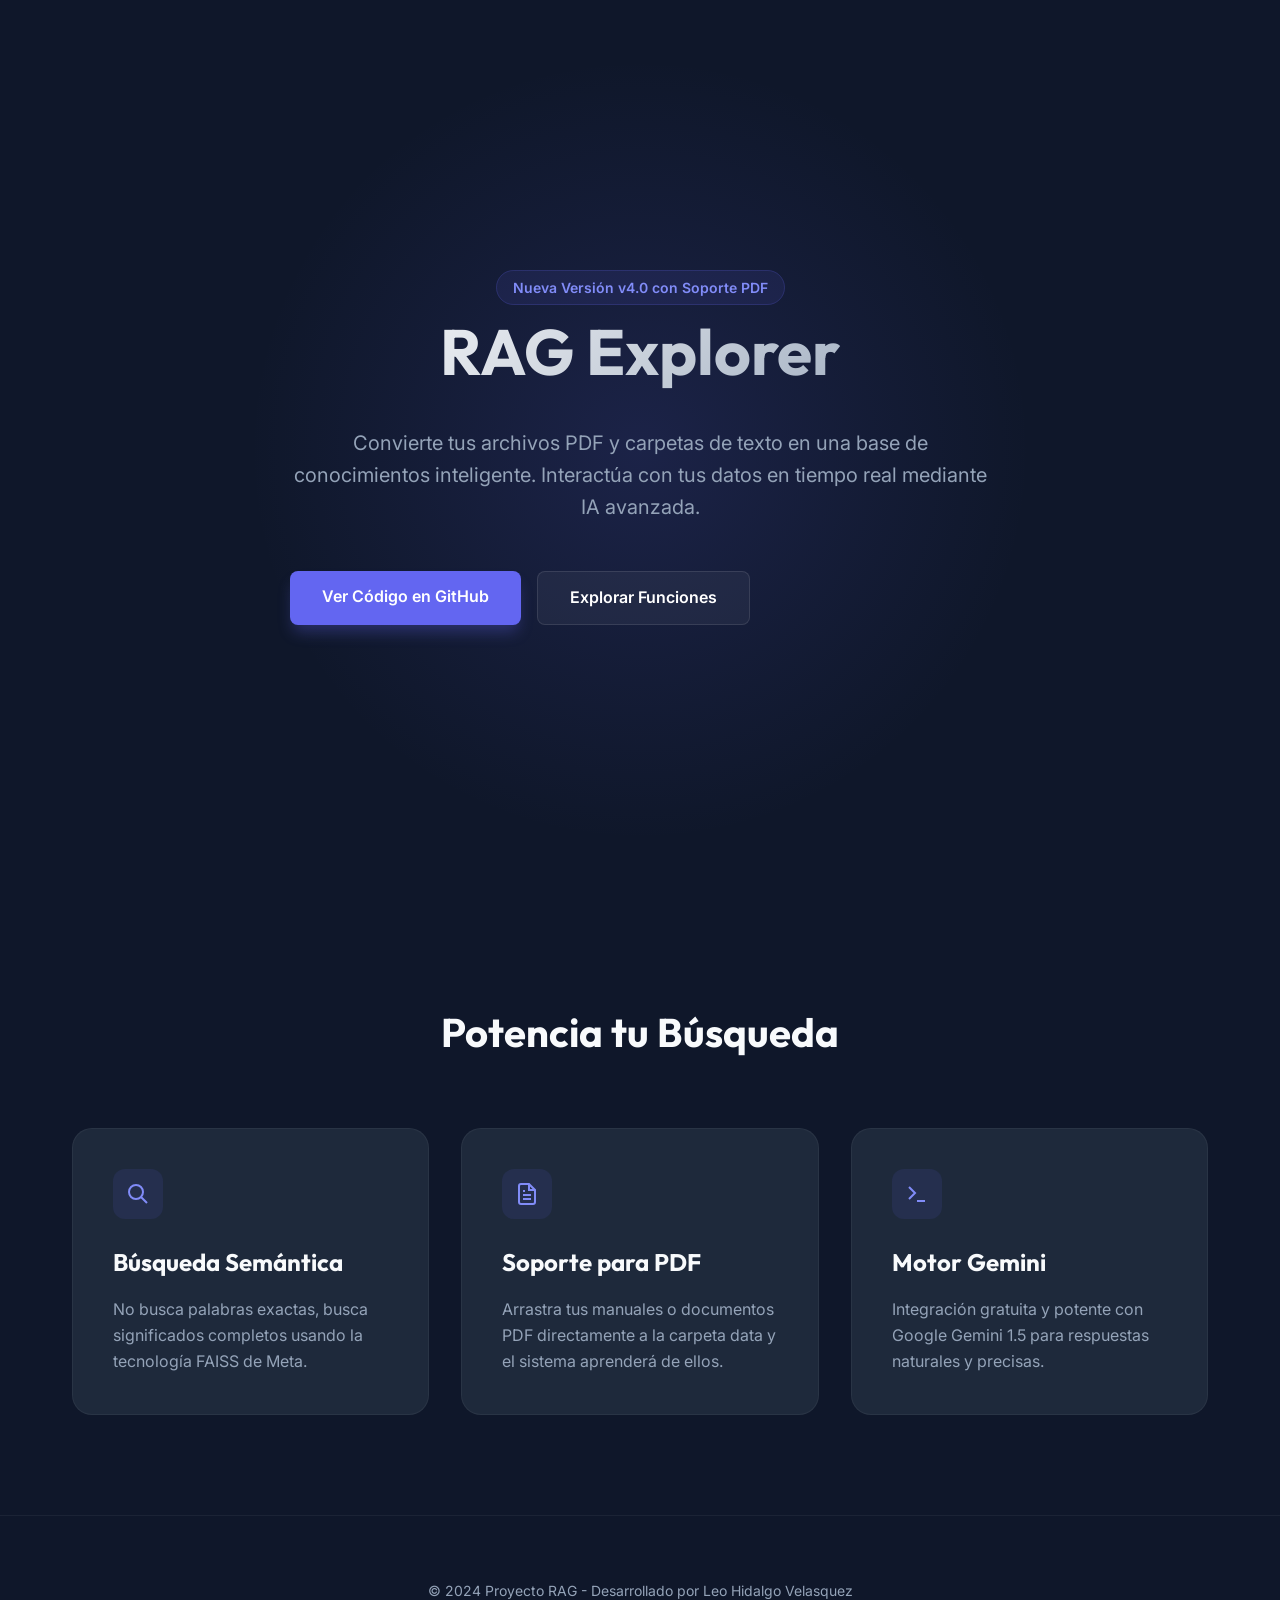
==== index.html @ 63c9bfb0 "Add professional landing page for GitHub Pages" ====
<!DOCTYPE html>
<html lang="es">

<head>
    <meta charset="UTF-8">
    <meta name="viewport" content="width=device-width, initial-scale=1.0">
    <title>RAG Explorer | Inteligencia Artificial sobre tus Documentos</title>
    <link rel="preconnect" href="https://fonts.googleapis.com">
    <link rel="preconnect" href="https://fonts.gstatic.com" crossorigin>
    <link
        href="https://fonts.googleapis.com/css2?family=Outfit:wght@300;400;600;700&family=Inter:wght@300;400;500;600&display=swap"
        rel="stylesheet">
    <style>
        :root {
            --primary: #6366f1;
            --primary-light: #818cf8;
            --bg: #0f172a;
            --card: #1e293b;
            --text: #f8fafc;
            --text-muted: #94a3b8;
        }

        * {
            margin: 0;
            padding: 0;
            box-sizing: border-box;
        }

        body {
            font-family: 'Inter', sans-serif;
            background-color: var(--bg);
            color: var(--text);
            line-height: 1.6;
            overflow-x: hidden;
        }

        h1,
        h2,
        h3 {
            font-family: 'Outfit', sans-serif;
        }

        .container {
            max-width: 1200px;
            margin: 0 auto;
            padding: 0 2rem;
        }

        /* Hero Section */
        header {
            height: 100vh;
            display: flex;
            flex-direction: column;
            justify-content: center;
            align-items: center;
            text-align: center;
            background: radial-gradient(circle at 50% 50%, rgba(99, 102, 241, 0.15) 0%, transparent 50%);
        }

        .hero-badge {
            background: rgba(99, 102, 241, 0.1);
            color: var(--primary-light);
            padding: 0.5rem 1rem;
            border-radius: 9999px;
            font-size: 0.875rem;
            font-weight: 600;
            margin-bottom: 2rem;
            border: 1px solid rgba(99, 102, 241, 0.2);
        }

        h1 {
            font-size: 4rem;
            font-weight: 700;
            margin-bottom: 1.5rem;
            background: linear-gradient(135deg, #fff 0%, #94a3b8 100%);
            -webkit-background-clip: text;
            -webkit-text-fill-color: transparent;
        }

        .hero-desc {
            font-size: 1.25rem;
            color: var(--text-muted);
            max-width: 700px;
            margin-bottom: 3rem;
        }

        .cta-buttons {
            display: flex;
            gap: 1rem;
        }

        .btn {
            padding: 0.8rem 2rem;
            border-radius: 8px;
            font-weight: 600;
            text-decoration: none;
            transition: all 0.3s;
        }

        .btn-primary {
            background-color: var(--primary);
            color: white;
            box-shadow: 0 10px 15px -3px rgba(99, 102, 241, 0.3);
        }

        .btn-primary:hover {
            background-color: var(--primary-light);
            transform: translateY(-2px);
        }

        .btn-secondary {
            background: rgba(255, 255, 255, 0.05);
            color: white;
            border: 1px solid rgba(255, 255, 255, 0.1);
        }

        .btn-secondary:hover {
            background: rgba(255, 255, 255, 0.1);
        }

        /* Features Section */
        .features {
            padding: 100px 0;
        }

        .grid {
            display: grid;
            grid-template-columns: repeat(auto-fit, minmax(300px, 1fr));
            gap: 2rem;
            margin-top: 4rem;
        }

        .feature-card {
            background: var(--card);
            padding: 2.5rem;
            border-radius: 20px;
            border: 1px solid rgba(255, 255, 255, 0.05);
            transition: transform 0.3s;
        }

        .feature-card:hover {
            transform: translateY(-5px);
            border-color: rgba(99, 102, 241, 0.3);
        }

        .icon-box {
            width: 50px;
            height: 50px;
            background: rgba(99, 102, 241, 0.1);
            border-radius: 12px;
            display: flex;
            align-items: center;
            justify-content: center;
            color: var(--primary-light);
            margin-bottom: 1.5rem;
        }

        .feature-card h3 {
            font-size: 1.5rem;
            margin-bottom: 1rem;
        }

        .feature-card p {
            color: var(--text-muted);
        }

        footer {
            padding: 4rem 0;
            text-align: center;
            border-top: 1px solid rgba(255, 255, 255, 0.05);
            color: var(--text-muted);
            font-size: 0.875rem;
        }

        /* Responsive */
        @media (max-width: 768px) {
            h1 {
                font-size: 2.5rem;
            }

            .hero-desc {
                font-size: 1rem;
            }
        }
    </style>
</head>

<body>
    <header>
        <div class="container">
            <span class="hero-badge">Nueva Versión v4.0 con Soporte PDF</span>
            <h1>RAG Explorer</h1>
            <p class="hero-desc">Convierte tus archivos PDF y carpetas de texto en una base de conocimientos
                inteligente. Interactúa con tus datos en tiempo real mediante IA avanzada.</p>
            <div class="cta-buttons">
                <a href="https://github.com/leohidalgovelasquez-max/Proyecto-RAG" class="btn btn-primary">Ver Código en
                    GitHub</a>
                <a href="#features" class="btn btn-secondary">Explorar Funciones</a>
            </div>
        </div>
    </header>

    <section class="features" id="features">
        <div class="container">
            <h2 style="text-align: center; font-size: 2.5rem;">Potencia tu Búsqueda</h2>
            <div class="grid">
                <!-- Feature 1 -->
                <div class="feature-card">
                    <div class="icon-box">
                        <svg width="24" height="24" viewBox="0 0 24 24" fill="none" stroke="currentColor"
                            stroke-width="2">
                            <path d="M21 21l-6-6m2-5a7 7 0 11-14 0 7 7 0 0114 0z"></path>
                        </svg>
                    </div>
                    <h3>Búsqueda Semántica</h3>
                    <p>No busca palabras exactas, busca significados completos usando la tecnología FAISS de Meta.</p>
                </div>
                <!-- Feature 2 -->
                <div class="feature-card">
                    <div class="icon-box">
                        <svg width="24" height="24" viewBox="0 0 24 24" fill="none" stroke="currentColor"
                            stroke-width="2">
                            <path d="M14 2H6a2 2 0 00-2 2v16a2 2 0 002 2h12a2 2 0 002-2V8z"></path>
                            <polyline points="14 2 14 8 20 8"></polyline>
                            <line x1="16" y1="13" x2="8" y2="13"></line>
                            <line x1="16" y1="17" x2="8" y2="17"></line>
                            <polyline points="10 9 9 9 8 9"></polyline>
                        </svg>
                    </div>
                    <h3>Soporte para PDF</h3>
                    <p>Arrastra tus manuales o documentos PDF directamente a la carpeta data y el sistema aprenderá de
                        ellos.</p>
                </div>
                <!-- Feature 3 -->
                <div class="feature-card">
                    <div class="icon-box">
                        <svg width="24" height="24" viewBox="0 0 24 24" fill="none" stroke="currentColor"
                            stroke-width="2">
                            <path d="M4 17L10 11 4 5M12 19h8"></path>
                        </svg>
                    </div>
                    <h3>Motor Gemini</h3>
                    <p>Integración gratuita y potente con Google Gemini 1.5 para respuestas naturales y precisas.</p>
                </div>
            </div>
        </div>
    </section>

    <footer>
        <div class="container">
            <p>&copy; 2024 Proyecto RAG - Desarrollado por Leo Hidalgo Velasquez</p>
        </div>
    </footer>
</body>

</html>
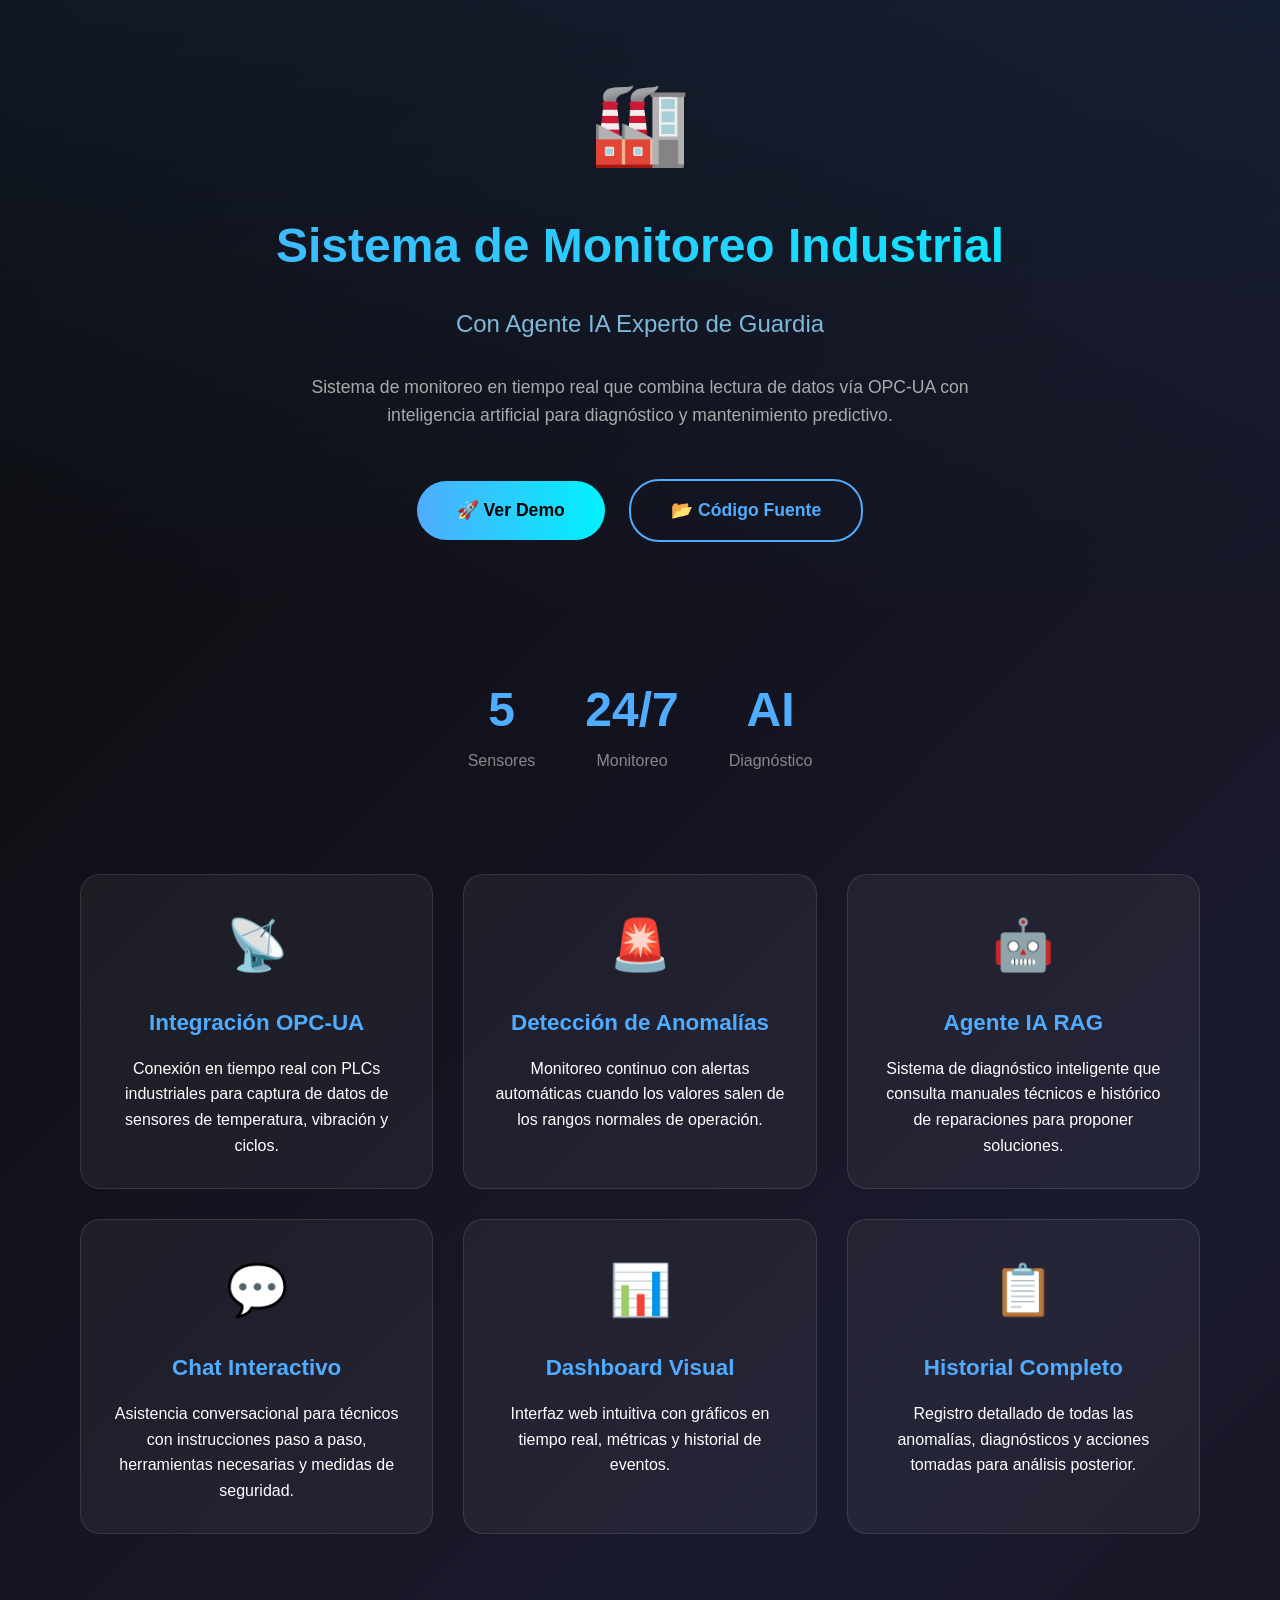
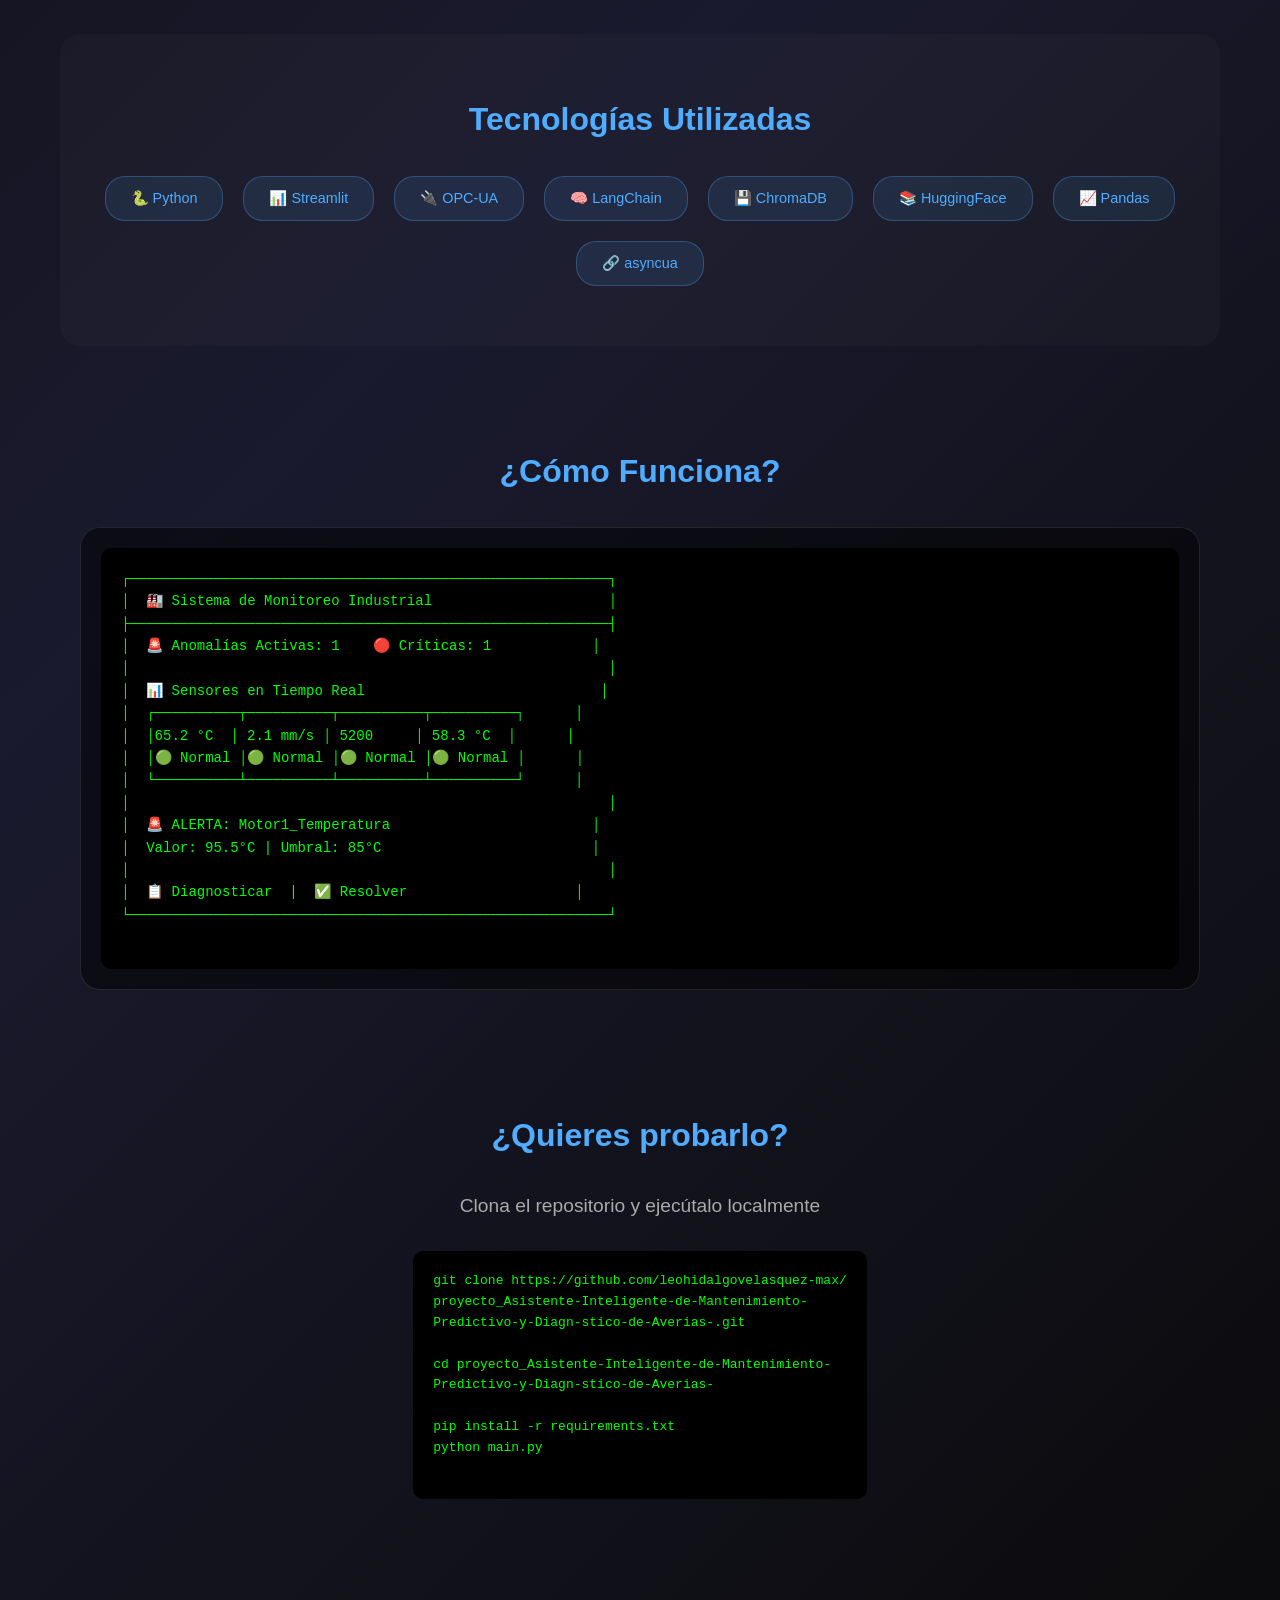
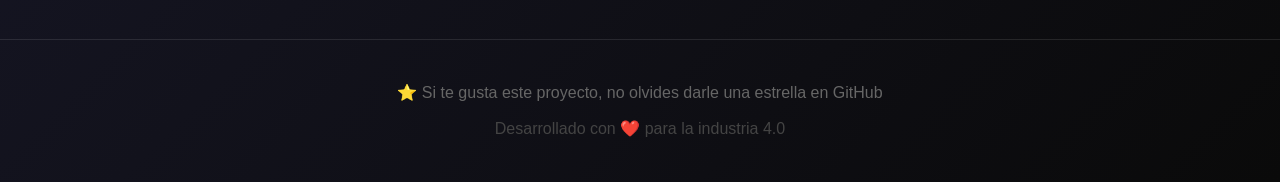
==== commit 8eadec84: "Add GitHub Pages landing page" ====
--- a/index.html
+++ b/index.html
@@ -1,256 +1,319 @@
 <!DOCTYPE html>
 <html lang="es">
-
 <head>
     <meta charset="UTF-8">
     <meta name="viewport" content="width=device-width, initial-scale=1.0">
-    <title>RAG Explorer | Inteligencia Artificial sobre tus Documentos</title>
-    <link rel="preconnect" href="https://fonts.googleapis.com">
-    <link rel="preconnect" href="https://fonts.gstatic.com" crossorigin>
-    <link
-        href="https://fonts.googleapis.com/css2?family=Outfit:wght@300;400;600;700&family=Inter:wght@300;400;500;600&display=swap"
-        rel="stylesheet">
+    <title>Sistema de Monitoreo Industrial con IA</title>
     <style>
-        :root {
-            --primary: #6366f1;
-            --primary-light: #818cf8;
-            --bg: #0f172a;
-            --card: #1e293b;
-            --text: #f8fafc;
-            --text-muted: #94a3b8;
-        }
-
         * {
             margin: 0;
             padding: 0;
             box-sizing: border-box;
         }
-
+        
         body {
-            font-family: 'Inter', sans-serif;
-            background-color: var(--bg);
-            color: var(--text);
+            font-family: 'Segoe UI', Tahoma, Geneva, Verdana, sans-serif;
+            background: linear-gradient(135deg, #0a0a0a 0%, #1a1a2e 50%, #0a0a0a 100%);
+            color: #fff;
+            min-height: 100vh;
             line-height: 1.6;
-            overflow-x: hidden;
-        }
-
-        h1,
-        h2,
-        h3 {
-            font-family: 'Outfit', sans-serif;
-        }
-
+        }
+        
         .container {
             max-width: 1200px;
             margin: 0 auto;
-            padding: 0 2rem;
-        }
-
-        /* Hero Section */
+            padding: 20px;
+        }
+        
         header {
-            height: 100vh;
-            display: flex;
-            flex-direction: column;
-            justify-content: center;
-            align-items: center;
-            text-align: center;
-            background: radial-gradient(circle at 50% 50%, rgba(99, 102, 241, 0.15) 0%, transparent 50%);
-        }
-
-        .hero-badge {
-            background: rgba(99, 102, 241, 0.1);
-            color: var(--primary-light);
-            padding: 0.5rem 1rem;
-            border-radius: 9999px;
-            font-size: 0.875rem;
-            font-weight: 600;
-            margin-bottom: 2rem;
-            border: 1px solid rgba(99, 102, 241, 0.2);
-        }
-
+            text-align: center;
+            padding: 60px 20px;
+            background: linear-gradient(180deg, rgba(30,58,95,0.3) 0%, transparent 100%);
+        }
+        
+        .logo {
+            font-size: 80px;
+            margin-bottom: 20px;
+            animation: pulse 2s infinite;
+        }
+        
+        @keyframes pulse {
+            0%, 100% { transform: scale(1); }
+            50% { transform: scale(1.05); }
+        }
+        
         h1 {
-            font-size: 4rem;
-            font-weight: 700;
-            margin-bottom: 1.5rem;
-            background: linear-gradient(135deg, #fff 0%, #94a3b8 100%);
+            font-size: 3em;
+            background: linear-gradient(90deg, #4facfe 0%, #00f2fe 100%);
             -webkit-background-clip: text;
             -webkit-text-fill-color: transparent;
-        }
-
-        .hero-desc {
-            font-size: 1.25rem;
-            color: var(--text-muted);
-            max-width: 700px;
-            margin-bottom: 3rem;
-        }
-
-        .cta-buttons {
+            background-clip: text;
+            margin-bottom: 20px;
+        }
+        
+        .tagline {
+            font-size: 1.5em;
+            color: #7eb8da;
+            margin-bottom: 30px;
+        }
+        
+        .btn {
+            display: inline-block;
+            padding: 15px 40px;
+            background: linear-gradient(90deg, #4facfe 0%, #00f2fe 100%);
+            color: #000;
+            text-decoration: none;
+            border-radius: 30px;
+            font-weight: bold;
+            font-size: 1.1em;
+            margin: 10px;
+            transition: transform 0.3s, box-shadow 0.3s;
+        }
+        
+        .btn:hover {
+            transform: translateY(-3px);
+            box-shadow: 0 10px 30px rgba(79,172,254,0.4);
+        }
+        
+        .btn-secondary {
+            background: transparent;
+            border: 2px solid #4facfe;
+            color: #4facfe;
+        }
+        
+        .features {
+            display: grid;
+            grid-template-columns: repeat(auto-fit, minmax(280px, 1fr));
+            gap: 30px;
+            padding: 60px 20px;
+        }
+        
+        .feature-card {
+            background: rgba(255,255,255,0.05);
+            border: 1px solid rgba(255,255,255,0.1);
+            border-radius: 20px;
+            padding: 30px;
+            text-align: center;
+            transition: transform 0.3s, border-color 0.3s;
+        }
+        
+        .feature-card:hover {
+            transform: translateY(-10px);
+            border-color: #4facfe;
+        }
+        
+        .feature-icon {
+            font-size: 50px;
+            margin-bottom: 20px;
+        }
+        
+        .feature-card h3 {
+            color: #4facfe;
+            margin-bottom: 15px;
+            font-size: 1.4em;
+        }
+        
+        .tech-section {
+            background: rgba(255,255,255,0.02);
+            padding: 60px 20px;
+            margin: 40px 0;
+            border-radius: 20px;
+        }
+        
+        .tech-grid {
             display: flex;
-            gap: 1rem;
-        }
-
-        .btn {
-            padding: 0.8rem 2rem;
-            border-radius: 8px;
-            font-weight: 600;
-            text-decoration: none;
-            transition: all 0.3s;
-        }
-
-        .btn-primary {
-            background-color: var(--primary);
-            color: white;
-            box-shadow: 0 10px 15px -3px rgba(99, 102, 241, 0.3);
-        }
-
-        .btn-primary:hover {
-            background-color: var(--primary-light);
-            transform: translateY(-2px);
-        }
-
-        .btn-secondary {
-            background: rgba(255, 255, 255, 0.05);
-            color: white;
-            border: 1px solid rgba(255, 255, 255, 0.1);
-        }
-
-        .btn-secondary:hover {
-            background: rgba(255, 255, 255, 0.1);
-        }
-
-        /* Features Section */
-        .features {
-            padding: 100px 0;
-        }
-
-        .grid {
-            display: grid;
-            grid-template-columns: repeat(auto-fit, minmax(300px, 1fr));
-            gap: 2rem;
-            margin-top: 4rem;
-        }
-
-        .feature-card {
-            background: var(--card);
-            padding: 2.5rem;
+            flex-wrap: wrap;
+            justify-content: center;
+            gap: 20px;
+            margin-top: 30px;
+        }
+        
+        .tech-badge {
+            background: rgba(79,172,254,0.1);
+            border: 1px solid rgba(79,172,254,0.3);
+            padding: 10px 25px;
             border-radius: 20px;
-            border: 1px solid rgba(255, 255, 255, 0.05);
-            transition: transform 0.3s;
-        }
-
-        .feature-card:hover {
-            transform: translateY(-5px);
-            border-color: rgba(99, 102, 241, 0.3);
-        }
-
-        .icon-box {
-            width: 50px;
-            height: 50px;
-            background: rgba(99, 102, 241, 0.1);
-            border-radius: 12px;
+            font-size: 0.9em;
+            color: #4facfe;
+        }
+        
+        .demo-section {
+            text-align: center;
+            padding: 60px 20px;
+        }
+        
+        .demo-preview {
+            background: rgba(0,0,0,0.5);
+            border-radius: 20px;
+            padding: 20px;
+            margin-top: 30px;
+            border: 1px solid rgba(255,255,255,0.1);
+        }
+        
+        footer {
+            text-align: center;
+            padding: 40px 20px;
+            color: #666;
+            border-top: 1px solid rgba(255,255,255,0.1);
+            margin-top: 60px;
+        }
+        
+        .stats {
             display: flex;
-            align-items: center;
             justify-content: center;
-            color: var(--primary-light);
-            margin-bottom: 1.5rem;
-        }
-
-        .feature-card h3 {
-            font-size: 1.5rem;
-            margin-bottom: 1rem;
-        }
-
-        .feature-card p {
-            color: var(--text-muted);
-        }
-
-        footer {
-            padding: 4rem 0;
-            text-align: center;
-            border-top: 1px solid rgba(255, 255, 255, 0.05);
-            color: var(--text-muted);
-            font-size: 0.875rem;
-        }
-
-        /* Responsive */
+            gap: 50px;
+            margin: 40px 0;
+        }
+        
+        .stat {
+            text-align: center;
+        }
+        
+        .stat-number {
+            font-size: 3em;
+            font-weight: bold;
+            color: #4facfe;
+        }
+        
+        .stat-label {
+            color: #888;
+        }
+        
         @media (max-width: 768px) {
-            h1 {
-                font-size: 2.5rem;
-            }
-
-            .hero-desc {
-                font-size: 1rem;
-            }
+            h1 { font-size: 2em; }
+            .stats { flex-direction: column; gap: 20px; }
+            .features { grid-template-columns: 1fr; }
         }
     </style>
 </head>
-
 <body>
     <header>
-        <div class="container">
-            <span class="hero-badge">Nueva Versión v4.0 con Soporte PDF</span>
-            <h1>RAG Explorer</h1>
-            <p class="hero-desc">Convierte tus archivos PDF y carpetas de texto en una base de conocimientos
-                inteligente. Interactúa con tus datos en tiempo real mediante IA avanzada.</p>
-            <div class="cta-buttons">
-                <a href="https://github.com/leohidalgovelasquez-max/Proyecto-RAG" class="btn btn-primary">Ver Código en
-                    GitHub</a>
-                <a href="#features" class="btn btn-secondary">Explorar Funciones</a>
-            </div>
+        <div class="logo">🏭</div>
+        <h1>Sistema de Monitoreo Industrial</h1>
+        <p class="tagline">Con Agente IA Experto de Guardia</p>
+        <p style="max-width: 700px; margin: 0 auto; color: #aaa; font-size: 1.1em;">
+            Sistema de monitoreo en tiempo real que combina lectura de datos vía OPC-UA con inteligencia artificial para diagnóstico y mantenimiento predictivo.
+        </p>
+        <div style="margin-top: 40px;">
+            <a href="https://localhost:8501" class="btn">🚀 Ver Demo</a>
+            <a href="https://github.com/leohidalgovelasquez-max/proyecto_Asistente-Inteligente-de-Mantenimiento-Predictivo-y-Diagn-stico-de-Aver-as-" class="btn btn-secondary">📂 Código Fuente</a>
         </div>
     </header>
+    
+    <div class="container">
+        <div class="stats">
+            <div class="stat">
+                <div class="stat-number">5</div>
+                <div class="stat-label">Sensores</div>
+            </div>
+            <div class="stat">
+                <div class="stat-number">24/7</div>
+                <div class="stat-label">Monitoreo</div>
+            </div>
+            <div class="stat">
+                <div class="stat-number">AI</div>
+                <div class="stat-label">Diagnóstico</div>
+            </div>
+        </div>
+        
+        <section class="features">
+            <div class="feature-card">
+                <div class="feature-icon">📡</div>
+                <h3>Integración OPC-UA</h3>
+                <p>Conexión en tiempo real con PLCs industriales para captura de datos de sensores de temperatura, vibración y ciclos.</p>
+            </div>
+            
+            <div class="feature-card">
+                <div class="feature-icon">🚨</div>
+                <h3>Detección de Anomalías</h3>
+                <p>Monitoreo continuo con alertas automáticas cuando los valores salen de los rangos normales de operación.</p>
+            </div>
+            
+            <div class="feature-card">
+                <div class="feature-icon">🤖</div>
+                <h3>Agente IA RAG</h3>
+                <p>Sistema de diagnóstico inteligente que consulta manuales técnicos e histórico de reparaciones para proponer soluciones.</p>
+            </div>
+            
+            <div class="feature-card">
+                <div class="feature-icon">💬</div>
+                <h3>Chat Interactivo</h3>
+                <p>Asistencia conversacional para técnicos con instrucciones paso a paso, herramientas necesarias y medidas de seguridad.</p>
+            </div>
+            
+            <div class="feature-card">
+                <div class="feature-icon">📊</div>
+                <h3>Dashboard Visual</h3>
+                <p>Interfaz web intuitiva con gráficos en tiempo real, métricas y historial de eventos.</p>
+            </div>
+            
+            <div class="feature-card">
+                <div class="feature-icon">📋</div>
+                <h3>Historial Completo</h3>
+                <p>Registro detallado de todas las anomalías, diagnósticos y acciones tomadas para análisis posterior.</p>
+            </div>
+        </section>
+        
+        <section class="tech-section">
+            <h2 style="text-align: center; color: #4facfe; font-size: 2em;">Tecnologías Utilizadas</h2>
+            <div class="tech-grid">
+                <span class="tech-badge">🐍 Python</span>
+                <span class="tech-badge">📊 Streamlit</span>
+                <span class="tech-badge">🔌 OPC-UA</span>
+                <span class="tech-badge">🧠 LangChain</span>
+                <span class="tech-badge">💾 ChromaDB</span>
+                <span class="tech-badge">📚 HuggingFace</span>
+                <span class="tech-badge">📈 Pandas</span>
+                <span class="tech-badge">🔗 asyncua</span>
+            </div>
+        </section>
+        
+        <section class="demo-section">
+            <h2 style="color: #4facfe; font-size: 2em;">¿Cómo Funciona?</h2>
+            <div class="demo-preview">
+                <pre style="text-align: left; background: #000; padding: 20px; border-radius: 10px; overflow-x: auto; color: #0f0; font-family: monospace; font-size: 14px;">
+┌─────────────────────────────────────────────────────────┐
+│  🏭 Sistema de Monitoreo Industrial                     │
+├─────────────────────────────────────────────────────────┤
+│  🚨 Anomalías Activas: 1    🔴 Críticas: 1            │
+│                                                         │
+│  📊 Sensores en Tiempo Real                            │
+│  ┌──────────┬──────────┬──────────┬──────────┐      │
+│  │65.2 °C  │ 2.1 mm/s │ 5200     │ 58.3 °C  │      │
+│  │🟢 Normal │🟢 Normal │🟢 Normal │🟢 Normal │      │
+│  └──────────┴──────────┴──────────┴──────────┘      │
+│                                                         │
+│  🚨 ALERTA: Motor1_Temperatura                        │
+│  Valor: 95.5°C | Umbral: 85°C                         │
+│                                                         │
+│  📋 Diagnosticar  |  ✅ Resolver                    │
+└─────────────────────────────────────────────────────────┘
+                </pre>
+            </div>
+        </section>
+        
+        <section style="text-align: center; padding: 60px 20px;">
+            <h2 style="color: #4facfe; font-size: 2em; margin-bottom: 30px;">¿Quieres probarlo?</h2>
+            <p style="font-size: 1.2em; color: #aaa; margin-bottom: 30px;">
+                Clona el repositorio y ejecútalo localmente
+            </p>
+            <pre style="background: #000; padding: 20px; border-radius: 10px; display: inline-block; text-align: left; color: #0f0; font-family: monospace;">
+git clone https://github.com/leohidalgovelasquez-max/
+proyecto_Asistente-Inteligente-de-Mantenimiento-
+Predictivo-y-Diagn-stico-de-Averias-.git
 
-    <section class="features" id="features">
-        <div class="container">
-            <h2 style="text-align: center; font-size: 2.5rem;">Potencia tu Búsqueda</h2>
-            <div class="grid">
-                <!-- Feature 1 -->
-                <div class="feature-card">
-                    <div class="icon-box">
-                        <svg width="24" height="24" viewBox="0 0 24 24" fill="none" stroke="currentColor"
-                            stroke-width="2">
-                            <path d="M21 21l-6-6m2-5a7 7 0 11-14 0 7 7 0 0114 0z"></path>
-                        </svg>
-                    </div>
-                    <h3>Búsqueda Semántica</h3>
-                    <p>No busca palabras exactas, busca significados completos usando la tecnología FAISS de Meta.</p>
-                </div>
-                <!-- Feature 2 -->
-                <div class="feature-card">
-                    <div class="icon-box">
-                        <svg width="24" height="24" viewBox="0 0 24 24" fill="none" stroke="currentColor"
-                            stroke-width="2">
-                            <path d="M14 2H6a2 2 0 00-2 2v16a2 2 0 002 2h12a2 2 0 002-2V8z"></path>
-                            <polyline points="14 2 14 8 20 8"></polyline>
-                            <line x1="16" y1="13" x2="8" y2="13"></line>
-                            <line x1="16" y1="17" x2="8" y2="17"></line>
-                            <polyline points="10 9 9 9 8 9"></polyline>
-                        </svg>
-                    </div>
-                    <h3>Soporte para PDF</h3>
-                    <p>Arrastra tus manuales o documentos PDF directamente a la carpeta data y el sistema aprenderá de
-                        ellos.</p>
-                </div>
-                <!-- Feature 3 -->
-                <div class="feature-card">
-                    <div class="icon-box">
-                        <svg width="24" height="24" viewBox="0 0 24 24" fill="none" stroke="currentColor"
-                            stroke-width="2">
-                            <path d="M4 17L10 11 4 5M12 19h8"></path>
-                        </svg>
-                    </div>
-                    <h3>Motor Gemini</h3>
-                    <p>Integración gratuita y potente con Google Gemini 1.5 para respuestas naturales y precisas.</p>
-                </div>
-            </div>
-        </div>
-    </section>
+cd proyecto_Asistente-Inteligente-de-Mantenimiento-
+Predictivo-y-Diagn-stico-de-Averias-
 
+pip install -r requirements.txt
+python main.py
+            </pre>
+        </section>
+    </div>
+    
     <footer>
-        <div class="container">
-            <p>&copy; 2024 Proyecto RAG - Desarrollado por Leo Hidalgo Velasquez</p>
-        </div>
+        <p>⭐️ Si te gusta este proyecto, no olvides darle una estrella en GitHub</p>
+        <p style="margin-top: 10px; color: #444;">Desarrollado con ❤️ para la industria 4.0</p>
     </footer>
 </body>
-
-</html>+</html>
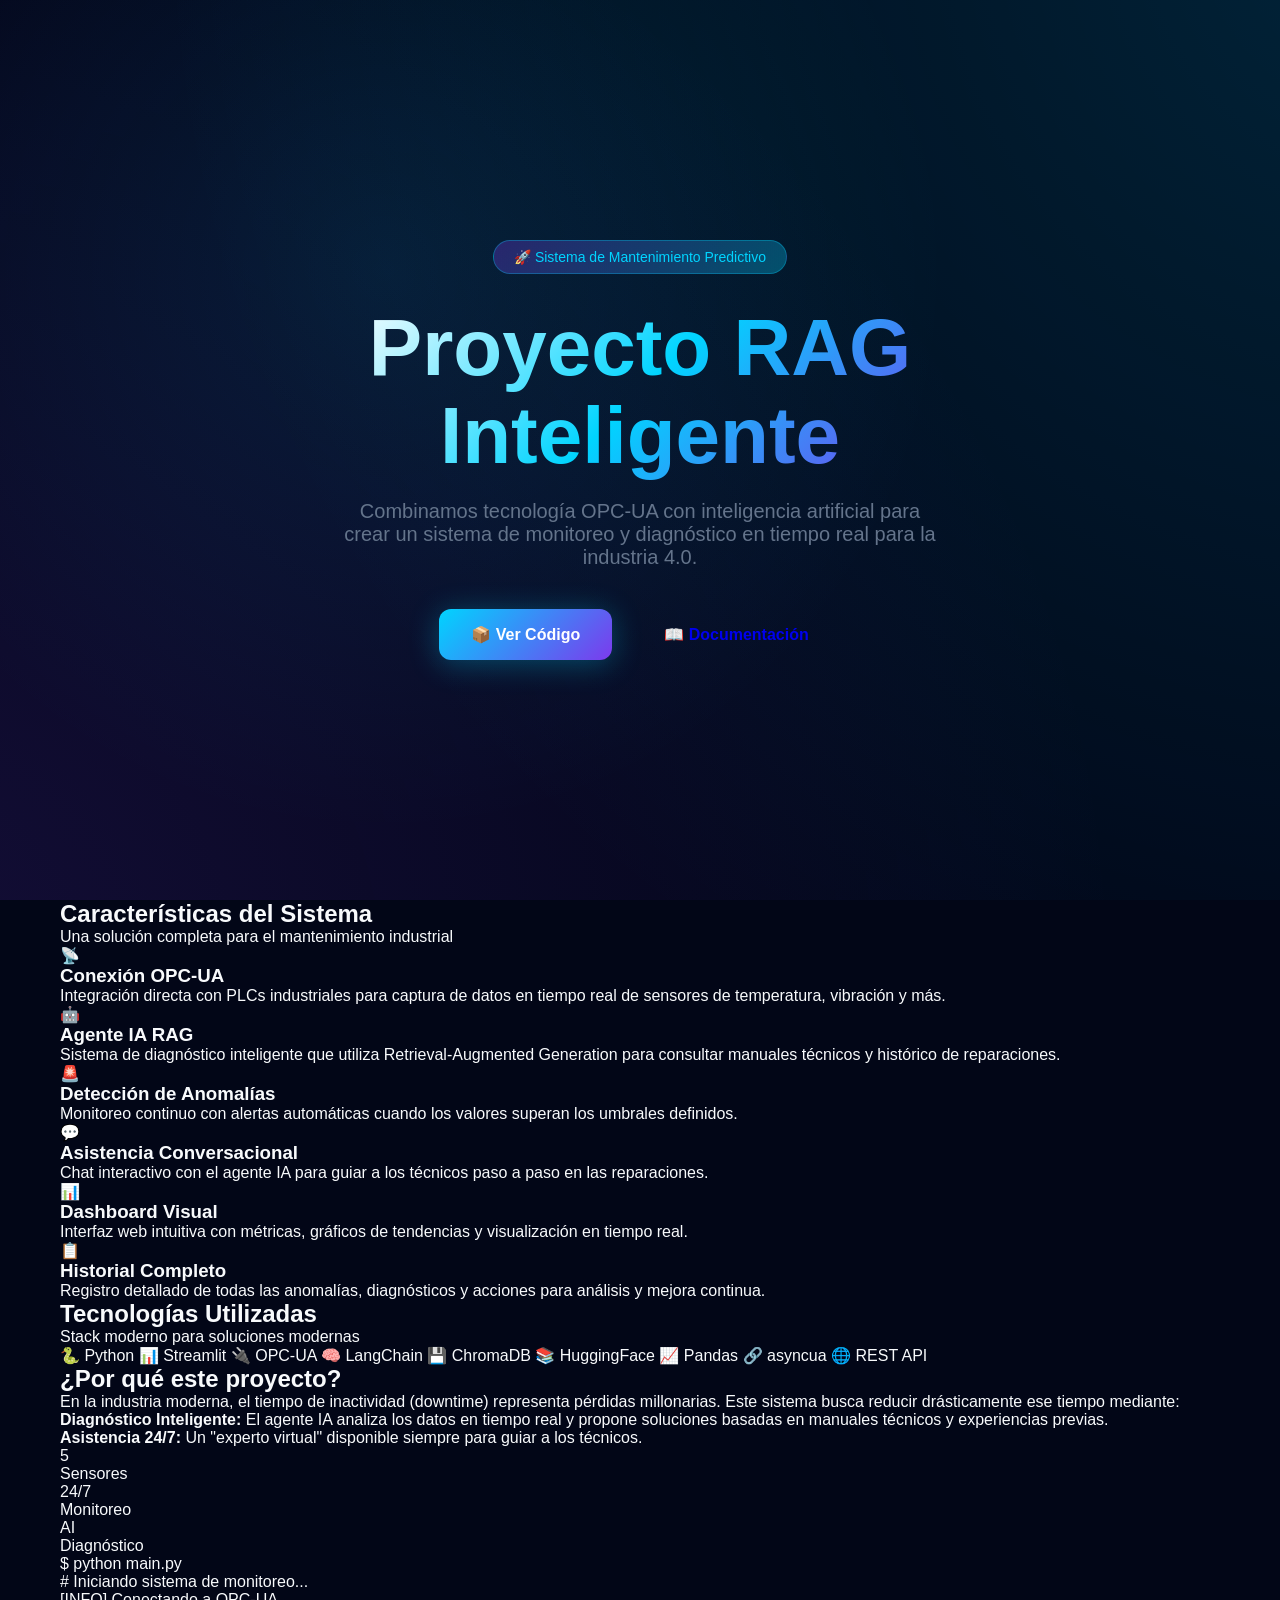
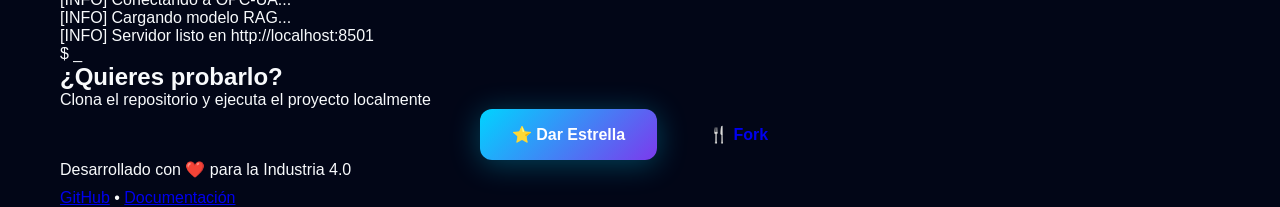
==== commit 28d0c3ad: "Initial commit: Proyecto RAG - Sistema de Mantenimiento Predictivo con IA" ====
--- a/index.html
+++ b/index.html
@@ -3,7 +3,7 @@
 <head>
     <meta charset="UTF-8">
     <meta name="viewport" content="width=device-width, initial-scale=1.0">
-    <title>Sistema de Monitoreo Industrial con IA</title>
+    <title>Proyecto RAG - Sistema de Mantenimiento Predictivo</title>
     <style>
         * {
             margin: 0;
@@ -11,309 +11,605 @@
             box-sizing: border-box;
         }
         
+        :root {
+            --primary: #00d4ff;
+            --secondary: #7c3aed;
+            --dark: #0f172a;
+            --darker: #020617;
+            --light: #f8fafc;
+            --gray: #64748b;
+        }
+        
         body {
-            font-family: 'Segoe UI', Tahoma, Geneva, Verdana, sans-serif;
-            background: linear-gradient(135deg, #0a0a0a 0%, #1a1a2e 50%, #0a0a0a 100%);
-            color: #fff;
-            min-height: 100vh;
-            line-height: 1.6;
+            font-family: 'Inter', -apple-system, BlinkMacSystemFont, sans-serif;
+            background: var(--darker);
+            color: var(--light);
+            overflow-x: hidden;
+        }
+        
+        /* Animated Background */
+        .bg-animation {
+            position: fixed;
+            top: 0;
+            left: 0;
+            width: 100%;
+            height: 100%;
+            z-index: -1;
+            overflow: hidden;
+        }
+        
+        .bg-animation::before {
+            content: '';
+            position: absolute;
+            top: -50%;
+            left: -50%;
+            width: 200%;
+            height: 200%;
+            background: 
+                radial-gradient(circle at 20% 80%, rgba(124, 58, 237, 0.15) 0%, transparent 50%),
+                radial-gradient(circle at 80% 20%, rgba(0, 212, 255, 0.15) 0%, transparent 50%),
+                radial-gradient(circle at 40% 40%, rgba(0, 212, 255, 0.1) 0%, transparent 30%);
+            animation: bgMove 20s ease-in-out infinite;
+        }
+        
+        @keyframes bgMove {
+            0%, 100% { transform: translate(0, 0) rotate(0deg); }
+            50% { transform: translate(-5%, -5%) rotate(5deg); }
         }
         
         .container {
             max-width: 1200px;
             margin: 0 auto;
-            padding: 20px;
-        }
-        
-        header {
+            padding: 0 20px;
+        }
+        
+        /* Hero Section */
+        .hero {
+            min-height: 100vh;
+            display: flex;
+            align-items: center;
+            justify-content: center;
             text-align: center;
-            padding: 60px 20px;
-            background: linear-gradient(180deg, rgba(30,58,95,0.3) 0%, transparent 100%);
-        }
-        
-        .logo {
-            font-size: 80px;
+            position: relative;
+            padding: 100px 20px;
+        }
+        
+        .hero-content {
+            position: relative;
+            z-index: 10;
+        }
+        
+        .badge {
+            display: inline-block;
+            padding: 8px 20px;
+            background: linear-gradient(135deg, rgba(124, 58, 237, 0.3), rgba(0, 212, 255, 0.3));
+            border: 1px solid rgba(0, 212, 255, 0.3);
+            border-radius: 50px;
+            font-size: 0.875rem;
+            color: var(--primary);
+            margin-bottom: 30px;
+            animation: fadeInUp 0.8s ease;
+        }
+        
+        .hero h1 {
+            font-size: clamp(2.5rem, 8vw, 5rem);
+            font-weight: 800;
+            line-height: 1.1;
             margin-bottom: 20px;
-            animation: pulse 2s infinite;
-        }
-        
-        @keyframes pulse {
-            0%, 100% { transform: scale(1); }
-            50% { transform: scale(1.05); }
-        }
-        
-        h1 {
-            font-size: 3em;
-            background: linear-gradient(90deg, #4facfe 0%, #00f2fe 100%);
+            background: linear-gradient(135deg, #fff 0%, var(--primary) 50%, var(--secondary) 100%);
             -webkit-background-clip: text;
             -webkit-text-fill-color: transparent;
             background-clip: text;
-            margin-bottom: 20px;
-        }
-        
-        .tagline {
-            font-size: 1.5em;
-            color: #7eb8da;
-            margin-bottom: 30px;
+            animation: fadeInUp 0.8s ease 0.2s both;
+        }
+        
+        .hero p {
+            font-size: 1.25rem;
+            color: var(--gray);
+            max-width: 600px;
+            margin: 0 auto 40px;
+            animation: fadeInUp 0.8s ease 0.4s both;
+        }
+        
+        .hero-buttons {
+            display: flex;
+            gap: 20px;
+            justify-content: center;
+            flex-wrap: wrap;
+            animation: fadeInUp 0.8s ease 0.6s both;
         }
         
         .btn {
-            display: inline-block;
-            padding: 15px 40px;
-            background: linear-gradient(90deg, #4facfe 0%, #00f2fe 100%);
-            color: #000;
+            display: inline-flex;
+            align-items: center;
+            gap: 10px;
+            padding: 16px 32px;
+            border-radius: 12px;
+            font-weight: 600;
             text-decoration: none;
-            border-radius: 30px;
-            font-weight: bold;
-            font-size: 1.1em;
-            margin: 10px;
-            transition: transform 0.3s, box-shadow 0.3s;
-        }
-        
-        .btn:hover {
+            transition: all 0.3s ease;
+            font-size: 1rem;
+        }
+        
+        .btn-primary {
+            background: linear-gradient(135deg, var(--primary), var(--secondary));
+            color: white;
+            box-shadow: 0 4px 30px rgba(0, 212, 255, 0.3);
+        }
+        
+        .btn-primary:hover {
             transform: translateY(-3px);
-            box-shadow: 0 10px 30px rgba(79,172,254,0.4);
-        }
-        
-        .btn-secondary {
+            box-shadow: 0 8px 40px rgba(0, 212, 255, 0 }
+        
+        ..5);
+       btn-outline {
             background: transparent;
-            border: 2px solid #4facfe;
-            color: #4facfe;
-        }
-        
+            border: 2px solid rgba(255, 255, 255, 0.2);
+            color: white;
+        }
+        
+        .btn-outline:hover {
+            border-color: var(--primary);
+            background: rgba(0, 212, 255, 0.1);
+        }
+        
+        /* Scroll Indicator */
+        .scroll-indicator {
+            position: absolute;
+            bottom: 40px;
+            left: 50%;
+            transform: translateX(-50%);
+            animation: bounce 2s infinite;
+        }
+        
+        .scroll-indicator svg {
+            width: 30px;
+            height: 30px;
+            stroke: var(--gray);
+        }
+        
+        @keyframes bounce {
+            0%, 100% { transform: translateX(-50%) translateY(0); }
+            50% { transform: translateX(-50%) translateY(10px); }
+        }
+        
+        /* Features Section */
         .features {
+            padding: 100px 0;
+        }
+        
+        .section-header {
+            text-align: center;
+            margin-bottom: 60px;
+        }
+        
+        .section-header h2 {
+            font-size: 2.5rem;
+            font-weight: 700;
+            margin-bottom: 15px;
+        }
+        
+        .section-header p {
+            color: var(--gray);
+            font-size: 1.1rem;
+        }
+        
+        .features-grid {
             display: grid;
-            grid-template-columns: repeat(auto-fit, minmax(280px, 1fr));
+            grid-template-columns: repeat(auto-fit, minmax(300px, 1fr));
             gap: 30px;
-            padding: 60px 20px;
         }
         
         .feature-card {
-            background: rgba(255,255,255,0.05);
-            border: 1px solid rgba(255,255,255,0.1);
+            background: rgba(255, 255, 255, 0.03);
+            border: 1px solid rgba(255, 255, 255, 0.05);
             border-radius: 20px;
-            padding: 30px;
-            text-align: center;
-            transition: transform 0.3s, border-color 0.3s;
+            padding: 40px;
+            transition: all 0.3s ease;
+            position: relative;
+            overflow: hidden;
+        }
+        
+        .feature-card::before {
+            content: '';
+            position: absolute;
+            top: 0;
+            left: 0;
+            right: 0;
+            height: 3px;
+            background: linear-gradient(90deg, var(--primary), var(--secondary));
+            opacity: 0;
+            transition: opacity 0.3s ease;
         }
         
         .feature-card:hover {
             transform: translateY(-10px);
-            border-color: #4facfe;
+            background: rgba(255, 255, 255, 0.05);
+            border-color: rgba(255, 255, 255, 0.1);
+        }
+        
+        .feature-card:hover::before {
+            opacity: 1;
         }
         
         .feature-icon {
-            font-size: 50px;
+            width: 60px;
+            height: 60px;
+            background: linear-gradient(135deg, rgba(124, 58, 237, 0.2), rgba(0, 212, 255, 0.2));
+            border-radius: 16px;
+            display: flex;
+            align-items: center;
+            justify-content: center;
+            font-size: 28px;
             margin-bottom: 20px;
         }
         
         .feature-card h3 {
-            color: #4facfe;
-            margin-bottom: 15px;
-            font-size: 1.4em;
-        }
-        
-        .tech-section {
-            background: rgba(255,255,255,0.02);
-            padding: 60px 20px;
-            margin: 40px 0;
-            border-radius: 20px;
+            font-size: 1.25rem;
+            font-weight: 600;
+            margin-bottom: 12px;
+        }
+        
+        .feature-card p {
+            color: var(--gray);
+            line-height: 1.7;
+        }
+        
+        /* Tech Section */
+        .tech {
+            padding: 80px 0;
+            background: rgba(0, 0, 0, 0.3);
         }
         
         .tech-grid {
             display: flex;
             flex-wrap: wrap;
             justify-content: center;
+            gap: 15px;
+            margin-top: 40px;
+        }
+        
+        .tech-item {
+            padding: 12px 24px;
+            background: rgba(255, 255, 255, 0.05);
+            border: 1px solid rgba(255, 255, 255, 0.1);
+            border-radius: 8px;
+            font-size: 0.9rem;
+            color: var(--gray);
+            transition: all 0.3s ease;
+        }
+        
+        .tech-item:hover {
+            background: rgba(0, 212, 255, 0.1);
+            border-color: var(--primary);
+            color: var(--primary);
+        }
+        
+        /* About Section */
+        .about {
+            padding: 100px 0;
+        }
+        
+        .about-grid {
+            display: grid;
+            grid-template-columns: 1fr 1fr;
+            gap: 60px;
+            align-items: center;
+        }
+        
+        .about-content h2 {
+            font-size: 2.5rem;
+            font-weight: 700;
+            margin-bottom: 20px;
+        }
+        
+        .about-content p {
+            color: var(--gray);
+            font-size: 1.1rem;
+            line-height: 1.8;
+            margin-bottom: 30px;
+        }
+        
+        .about-stats {
+            display: grid;
+            grid-template-columns: repeat(3, 1fr);
             gap: 20px;
-            margin-top: 30px;
-        }
-        
-        .tech-badge {
-            background: rgba(79,172,254,0.1);
-            border: 1px solid rgba(79,172,254,0.3);
-            padding: 10px 25px;
-            border-radius: 20px;
-            font-size: 0.9em;
-            color: #4facfe;
-        }
-        
-        .demo-section {
+        }
+        
+        .stat-box {
+            background: rgba(255, 255, 255, 0.03);
+            border: 1px solid rgba(255, 255, 255, 0.05);
+            border-radius: 16px;
+            padding: 25px;
             text-align: center;
-            padding: 60px 20px;
-        }
-        
-        .demo-preview {
-            background: rgba(0,0,0,0.5);
-            border-radius: 20px;
+        }
+        
+        .stat-box .number {
+            font-size: 2.5rem;
+            font-weight: 700;
+            background: linear-gradient(135deg, var(--primary), var(--secondary));
+            -webkit-background-clip: text;
+            -webkit-text-fill-color: transparent;
+        }
+        
+        .stat-box .label {
+            color: var(--gray);
+            font-size: 0.875rem;
+            margin-top: 5px;
+        }
+        
+        .about-visual {
+            background: linear-gradient(135deg, rgba(124, 58, 237, 0.2), rgba(0, 212, 255, 0.2));
+            border-radius: 24px;
+            padding: 40px;
+            border: 1px solid rgba(255, 255, 255, 0.1);
+        }
+        
+        .terminal {
+            background: #000;
+            border-radius: 12px;
+            overflow: hidden;
+            font-family: 'Fira Code', monospace;
+            font-size: 0.85rem;
+        }
+        
+        .terminal-header {
+            background: rgba(255, 255, 255, 0.05);
+            padding: 12px 16px;
+            display: flex;
+            gap: 8px;
+        }
+        
+        .terminal-dot {
+            width: 12px;
+            height: 12px;
+            border-radius: 50%;
+        }
+        
+        .terminal-dot.red { background: #ff5f57; }
+        .terminal-dot.yellow { background: #febc2e; }
+        .terminal-dot.green { background: #28c840; }
+        
+        .terminal-body {
             padding: 20px;
-            margin-top: 30px;
-            border: 1px solid rgba(255,255,255,0.1);
-        }
-        
+            color: #0f0;
+            line-height: 1.8;
+        }
+        
+        .terminal-body .prompt { color: var(--primary); }
+        .terminal-body .comment { color: var(--gray); }
+        
+        /* CTA Section */
+        .cta {
+            padding: 100px 0;
+            text-align: center;
+        }
+        
+        .cta h2 {
+            font-size: 2.5rem;
+            font-weight: 700;
+            margin-bottom: 20px;
+        }
+        
+        .cta p {
+            color: var(--gray);
+            font-size: 1.1rem;
+            margin-bottom: 40px;
+        }
+        
+        /* Footer */
         footer {
+            padding: 40px 0;
             text-align: center;
-            padding: 40px 20px;
-            color: #666;
-            border-top: 1px solid rgba(255,255,255,0.1);
-            margin-top: 60px;
-        }
-        
-        .stats {
-            display: flex;
-            justify-content: center;
-            gap: 50px;
-            margin: 40px 0;
-        }
-        
-        .stat {
-            text-align: center;
-        }
-        
-        .stat-number {
-            font-size: 3em;
-            font-weight: bold;
-            color: #4facfe;
-        }
-        
-        .stat-label {
-            color: #888;
-        }
-        
+            border-top: 1px solid rgba(255, 255, 255, 0.05);
+        }
+        
+        footer p {
+            color: var(--gray);
+            font-size: 0.9rem;
+        }
+        
+        footer a {
+            color: var(--primary);
+            text-decoration: none;
+        }
+        
+        /* Animations */
+        @keyframes fadeInUp {
+            from {
+                opacity: 0;
+                transform: translateY(30px);
+            }
+            to {
+                opacity: 1;
+                transform: translateY(0);
+            }
+        }
+        
+        /* Responsive */
         @media (max-width: 768px) {
-            h1 { font-size: 2em; }
-            .stats { flex-direction: column; gap: 20px; }
-            .features { grid-template-columns: 1fr; }
+            .about-grid {
+                grid-template-columns: 1fr;
+            }
+            
+            .about-stats {
+                grid-template-columns: 1fr;
+            }
+            
+            .hero h1 {
+                font-size: 2rem;
+            }
+            
+            .hero-buttons {
+                flex-direction: column;
+            }
+            
+            .btn {
+                width: 100%;
+                justify-content: center;
+            }
         }
     </style>
 </head>
 <body>
-    <header>
-        <div class="logo">🏭</div>
-        <h1>Sistema de Monitoreo Industrial</h1>
-        <p class="tagline">Con Agente IA Experto de Guardia</p>
-        <p style="max-width: 700px; margin: 0 auto; color: #aaa; font-size: 1.1em;">
-            Sistema de monitoreo en tiempo real que combina lectura de datos vía OPC-UA con inteligencia artificial para diagnóstico y mantenimiento predictivo.
-        </p>
-        <div style="margin-top: 40px;">
-            <a href="https://localhost:8501" class="btn">🚀 Ver Demo</a>
-            <a href="https://github.com/leohidalgovelasquez-max/proyecto_Asistente-Inteligente-de-Mantenimiento-Predictivo-y-Diagn-stico-de-Aver-as-" class="btn btn-secondary">📂 Código Fuente</a>
-        </div>
-    </header>
+    <div class="bg-animation"></div>
     
-    <div class="container">
-        <div class="stats">
-            <div class="stat">
-                <div class="stat-number">5</div>
-                <div class="stat-label">Sensores</div>
-            </div>
-            <div class="stat">
-                <div class="stat-number">24/7</div>
-                <div class="stat-label">Monitoreo</div>
-            </div>
-            <div class="stat">
-                <div class="stat-number">AI</div>
-                <div class="stat-label">Diagnóstico</div>
+    <!-- Hero Section -->
+    <section class="hero">
+        <div class="hero-content">
+            <div class="badge">🚀 Sistema de Mantenimiento Predictivo</div>
+            <h1>Proyecto RAG<br>Inteligente</h1>
+            <p>Combinamos tecnología OPC-UA con inteligencia artificial para crear un sistema de monitoreo y diagnóstico en tiempo real para la industria 4.0.</p>
+            <div class="hero-buttons">
+                <a href="https://github.com/leohidalgovelasquez-max/Proyecto-RAG" class="btn btn-primary">
+                    📦 Ver Código
+                </a>
+                <a href="#" class="btn btn-outline">
+                    📖 Documentación
+                </a>
             </div>
         </div>
-        
-        <section class="features">
-            <div class="feature-card">
-                <div class="feature-icon">📡</div>
-                <h3>Integración OPC-UA</h3>
-                <p>Conexión en tiempo real con PLCs industriales para captura de datos de sensores de temperatura, vibración y ciclos.</p>
+        <div class="scroll-indicator">
+            <svg viewBox="0 0 24 24" fill="none" stroke="currentColor" stroke-width="2">
+                <path d="M7 13l5 5 5-5M7 6l5 5 5-5"/>
+            </svg>
+        </div>
+    </section>
+    
+    <!-- Features Section -->
+    <section class="features">
+        <div class="container">
+            <div class="section-header">
+                <h2>Características del Sistema</h2>
+                <p>Una solución completa para el mantenimiento industrial</p>
             </div>
-            
-            <div class="feature-card">
-                <div class="feature-icon">🚨</div>
-                <h3>Detección de Anomalías</h3>
-                <p>Monitoreo continuo con alertas automáticas cuando los valores salen de los rangos normales de operación.</p>
+            <div class="features-grid">
+                <div class="feature-card">
+                    <div class="feature-icon">📡</div>
+                    <h3>Conexión OPC-UA</h3>
+                    <p>Integración directa con PLCs industriales para captura de datos en tiempo real de sensores de temperatura, vibración y más.</p>
+                </div>
+                <div class="feature-card">
+                    <div class="feature-icon">🤖</div>
+                    <h3>Agente IA RAG</h3>
+                    <p>Sistema de diagnóstico inteligente que utiliza Retrieval-Augmented Generation para consultar manuales técnicos y histórico de reparaciones.</p>
+                </div>
+                <div class="feature-card">
+                    <div class="feature-icon">🚨</div>
+                    <h3>Detección de Anomalías</h3>
+                    <p>Monitoreo continuo con alertas automáticas cuando los valores superan los umbrales definidos.</p>
+                </div>
+                <div class="feature-card">
+                    <div class="feature-icon">💬</div>
+                    <h3>Asistencia Conversacional</h3>
+                    <p>Chat interactivo con el agente IA para guiar a los técnicos paso a paso en las reparaciones.</p>
+                </div>
+                <div class="feature-card">
+                    <div class="feature-icon">📊</div>
+                    <h3>Dashboard Visual</h3>
+                    <p>Interfaz web intuitiva con métricas, gráficos de tendencias y visualización en tiempo real.</p>
+                </div>
+                <div class="feature-card">
+                    <div class="feature-icon">📋</div>
+                    <h3>Historial Completo</h3>
+                    <p>Registro detallado de todas las anomalías, diagnósticos y acciones para análisis y mejora continua.</p>
+                </div>
             </div>
-            
-            <div class="feature-card">
-                <div class="feature-icon">🤖</div>
-                <h3>Agente IA RAG</h3>
-                <p>Sistema de diagnóstico inteligente que consulta manuales técnicos e histórico de reparaciones para proponer soluciones.</p>
+        </div>
+    </section>
+    
+    <!-- Tech Section -->
+    <section class="tech">
+        <div class="container">
+            <div class="section-header">
+                <h2>Tecnologías Utilizadas</h2>
+                <p>Stack moderno para soluciones modernas</p>
             </div>
-            
-            <div class="feature-card">
-                <div class="feature-icon">💬</div>
-                <h3>Chat Interactivo</h3>
-                <p>Asistencia conversacional para técnicos con instrucciones paso a paso, herramientas necesarias y medidas de seguridad.</p>
+            <div class="tech-grid">
+                <span class="tech-item">🐍 Python</span>
+                <span class="tech-item">📊 Streamlit</span>
+                <span class="tech-item">🔌 OPC-UA</span>
+                <span class="tech-item">🧠 LangChain</span>
+                <span class="tech-item">💾 ChromaDB</span>
+                <span class="tech-item">📚 HuggingFace</span>
+                <span class="tech-item">📈 Pandas</span>
+                <span class="tech-item">🔗 asyncua</span>
+                <span class="tech-item">🌐 REST API</span>
             </div>
-            
-            <div class="feature-card">
-                <div class="feature-icon">📊</div>
-                <h3>Dashboard Visual</h3>
-                <p>Interfaz web intuitiva con gráficos en tiempo real, métricas y historial de eventos.</p>
+        </div>
+    </section>
+    
+    <!-- About Section -->
+    <section class="about">
+        <div class="container">
+            <div class="about-grid">
+                <div class="about-content">
+                    <h2>¿Por qué este proyecto?</h2>
+                    <p>En la industria moderna, el tiempo de inactividad (downtime) representa pérdidas millonarias. Este sistema busca reducir drásticamente ese tiempo mediante:</p>
+                    <p><strong>Diagnóstico Inteligente:</strong> El agente IA analiza los datos en tiempo real y propone soluciones basadas en manuales técnicos y experiencias previas.</p>
+                    <p><strong>Asistencia 24/7:</strong> Un "experto virtual" disponible siempre para guiar a los técnicos.</p>
+                    <div class="about-stats">
+                        <div class="stat-box">
+                            <div class="number">5</div>
+                            <div class="label">Sensores</div>
+                        </div>
+                        <div class="stat-box">
+                            <div class="number">24/7</div>
+                            <div class="label">Monitoreo</div>
+                        </div>
+                        <div class="stat-box">
+                            <div class="number">AI</div>
+                            <div class="label">Diagnóstico</div>
+                        </div>
+                    </div>
+                </div>
+                <div class="about-visual">
+                    <div class="terminal">
+                        <div class="terminal-header">
+                            <span class="terminal-dot red"></span>
+                            <span class="terminal-dot yellow"></span>
+                            <span class="terminal-dot green"></span>
+                        </div>
+                        <div class="terminal-body">
+                            <div><span class="prompt">$</span> python main.py</div>
+                            <div class="comment"># Iniciando sistema de monitoreo...</div>
+                            <div>[INFO] Conectando a OPC-UA...</div>
+                            <div>[INFO] Cargando modelo RAG...</div>
+                            <div>[INFO] Servidor listo en http://localhost:8501</div>
+                            <div></div>
+                            <div><span class="prompt">$</span> _</div>
+                        </div>
+                    </div>
+                </div>
             </div>
-            
-            <div class="feature-card">
-                <div class="feature-icon">📋</div>
-                <h3>Historial Completo</h3>
-                <p>Registro detallado de todas las anomalías, diagnósticos y acciones tomadas para análisis posterior.</p>
+        </div>
+    </section>
+    
+    <!-- CTA Section -->
+    <section class="cta">
+        <div class="container">
+            <h2>¿Quieres probarlo?</h2>
+            <p>Clona el repositorio y ejecuta el proyecto localmente</p>
+            <div class="hero-buttons">
+                <a href="https://github.com/leohidalgovelasquez-max/Proyecto-RAG" class="btn btn-primary">
+                    ⭐ Dar Estrella
+                </a>
+                <a href="https://github.com/leohidalgovelasquez-max/Proyecto-RAG/fork" class="btn btn-outline">
+                    🍴 Fork
+                </a>
             </div>
-        </section>
-        
-        <section class="tech-section">
-            <h2 style="text-align: center; color: #4facfe; font-size: 2em;">Tecnologías Utilizadas</h2>
-            <div class="tech-grid">
-                <span class="tech-badge">🐍 Python</span>
-                <span class="tech-badge">📊 Streamlit</span>
-                <span class="tech-badge">🔌 OPC-UA</span>
-                <span class="tech-badge">🧠 LangChain</span>
-                <span class="tech-badge">💾 ChromaDB</span>
-                <span class="tech-badge">📚 HuggingFace</span>
-                <span class="tech-badge">📈 Pandas</span>
-                <span class="tech-badge">🔗 asyncua</span>
-            </div>
-        </section>
-        
-        <section class="demo-section">
-            <h2 style="color: #4facfe; font-size: 2em;">¿Cómo Funciona?</h2>
-            <div class="demo-preview">
-                <pre style="text-align: left; background: #000; padding: 20px; border-radius: 10px; overflow-x: auto; color: #0f0; font-family: monospace; font-size: 14px;">
-┌─────────────────────────────────────────────────────────┐
-│  🏭 Sistema de Monitoreo Industrial                     │
-├─────────────────────────────────────────────────────────┤
-│  🚨 Anomalías Activas: 1    🔴 Críticas: 1            │
-│                                                         │
-│  📊 Sensores en Tiempo Real                            │
-│  ┌──────────┬──────────┬──────────┬──────────┐      │
-│  │65.2 °C  │ 2.1 mm/s │ 5200     │ 58.3 °C  │      │
-│  │🟢 Normal │🟢 Normal │🟢 Normal │🟢 Normal │      │
-│  └──────────┴──────────┴──────────┴──────────┘      │
-│                                                         │
-│  🚨 ALERTA: Motor1_Temperatura                        │
-│  Valor: 95.5°C | Umbral: 85°C                         │
-│                                                         │
-│  📋 Diagnosticar  |  ✅ Resolver                    │
-└─────────────────────────────────────────────────────────┘
-                </pre>
-            </div>
-        </section>
-        
-        <section style="text-align: center; padding: 60px 20px;">
-            <h2 style="color: #4facfe; font-size: 2em; margin-bottom: 30px;">¿Quieres probarlo?</h2>
-            <p style="font-size: 1.2em; color: #aaa; margin-bottom: 30px;">
-                Clona el repositorio y ejecútalo localmente
+        </div>
+    </section>
+    
+    <!-- Footer -->
+    <footer>
+        <div class="container">
+            <p>Desarrollado con ❤️ para la Industria 4.0</p>
+            <p style="margin-top: 10px;">
+                <a href="https://github.com/leohidalgovelasquez-max/Proyecto-RAG">GitHub</a> • 
+                <a href="#">Documentación</a>
             </p>
-            <pre style="background: #000; padding: 20px; border-radius: 10px; display: inline-block; text-align: left; color: #0f0; font-family: monospace;">
-git clone https://github.com/leohidalgovelasquez-max/
-proyecto_Asistente-Inteligente-de-Mantenimiento-
-Predictivo-y-Diagn-stico-de-Averias-.git
-
-cd proyecto_Asistente-Inteligente-de-Mantenimiento-
-Predictivo-y-Diagn-stico-de-Averias-
-
-pip install -r requirements.txt
-python main.py
-            </pre>
-        </section>
-    </div>
-    
-    <footer>
-        <p>⭐️ Si te gusta este proyecto, no olvides darle una estrella en GitHub</p>
-        <p style="margin-top: 10px; color: #444;">Desarrollado con ❤️ para la industria 4.0</p>
+        </div>
     </footer>
 </body>
 </html>
